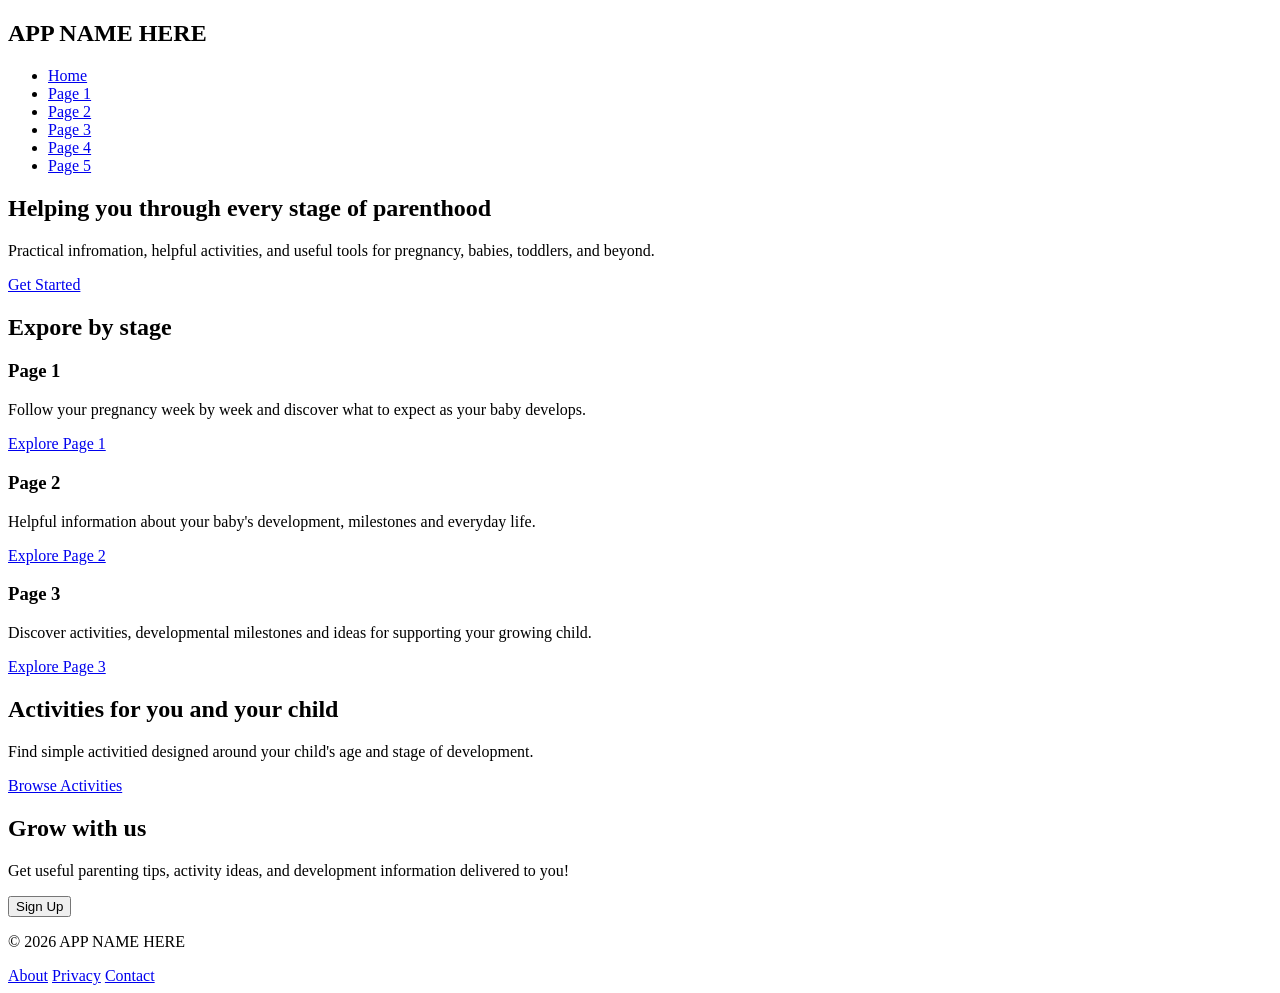
==== index.html @ d5405cfa "Base hompage work" ====
<!DOCTYPE html>
<html lang="en">
    <head>
        <meta charset="UTF-8">
        <meta name="viewport" content="width=device-width, initial-scale=1.0">
        <title>APP NAME HERE</title>
        <link href="./resources/css/index.css" type="text/css" rel="stylesheet">
    </head>
    <body>
        <header>
            <h2>APP NAME HERE</h2>
            <nav class="nav-link">
                <ul>
                    <li><a href="#">Home</a></li>
                    <li><a href="#">Page 1</a></li>
                    <li><a href="#">Page 2</a></li>
                    <li><a href="#">Page 3</a></li>
                    <li><a href="#">Page 4</a></li>
                    <li><a href="#">Page 5</a></li>
                </ul>
            </nav>
        </header>
        
        <main>
            <section class="hero">
                <h1>Helping you through every stage of parenthood</h1>

                <p>
                    Practical infromation, helpful activities, and useful tools for pregnancy, babies, toddlers, and beyond.
                </p>

                <a href="#" class="button">Get Started</a>
            </section>

            <section class="features">
                <h2>Expore by stage</h2>
                <div class="feature-card">
                    <h3>Page 1</h3>
                    <p>
                        Follow your pregnancy week by week and discover what to expect as your baby develops.
                    </p>
                    <a href="#">Explore Page 1</a>
                </div>

                <div class="feature-card">
                    <h3>Page 2</h3>
                    <p>
                        Helpful information about your baby's development, milestones and everyday life.
                    </p>
                    <a href="#">Explore Page 2</a>
                </div>

                <div class="feature-card">
                    <h3>Page 3</h3>
                    <p>
                        Discover activities, developmental milestones and ideas for supporting your growing child.
                    </p>
                    <a href="#">Explore Page 3</a>
                </div>
            </section>

            <section class="activities">
                <h2>Activities for you and your child</h2>
                <p>
                    Find simple activitied designed around your child's age and stage of development.
                </p>
                <a href="#" class="button">Browse Activities</a>
            </section>

            <section class="newsletter">
                <h2>Grow with us</h2>
                <p>
                    Get useful parenting tips, activity ideas, and development information delivered to you!
                </p>

                <button class="sign-up">Sign Up</button>
            </section>
        </main>

        <footer>
            <p>© 2026 APP NAME HERE</p>

            <nav>
                <a href="#">About</a>
                <a href="#">Privacy</a>
                <a href="#">Contact</a>
            </nav>
        </footer>
        
    </body>
</html>
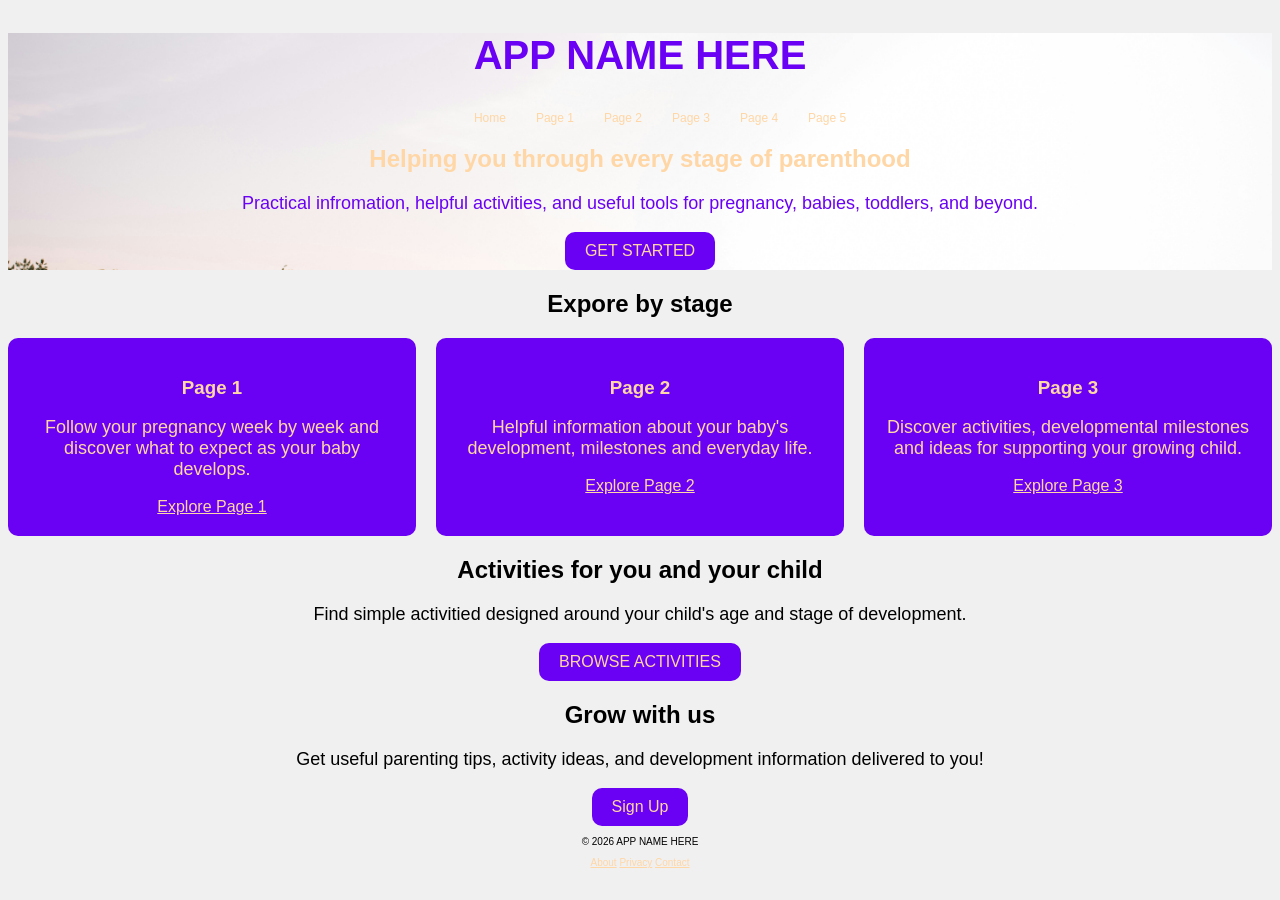
==== commit 0c847c88: "Added formatting, images, colour scheme" ====
--- a/index.html
+++ b/index.html
@@ -4,24 +4,24 @@
         <meta charset="UTF-8">
         <meta name="viewport" content="width=device-width, initial-scale=1.0">
         <title>APP NAME HERE</title>
-        <link href="./resources/css/index.css" type="text/css" rel="stylesheet">
+        <link href="./resources/css/style.css" type="text/css" rel="stylesheet">
     </head>
     <body>
-        <header>
-            <h2>APP NAME HERE</h2>
-            <nav class="nav-link">
-                <ul>
-                    <li><a href="#">Home</a></li>
-                    <li><a href="#">Page 1</a></li>
-                    <li><a href="#">Page 2</a></li>
-                    <li><a href="#">Page 3</a></li>
-                    <li><a href="#">Page 4</a></li>
-                    <li><a href="#">Page 5</a></li>
-                </ul>
-            </nav>
-        </header>
-        
-        <main>
+        <div class="hero-background">
+            <header>
+                <h2 class="title">APP NAME HERE</h2>
+                <nav>
+                    <ul class="nav-link">
+                        <li><a href="#">Home</a></li>
+                        <li><a href="#">Page 1</a></li>
+                        <li><a href="#">Page 2</a></li>
+                        <li><a href="#">Page 3</a></li>
+                        <li><a href="#">Page 4</a></li>
+                        <li><a href="#">Page 5</a></li>
+                    </ul>
+                </nav>
+            </header>
+
             <section class="hero">
                 <h1>Helping you through every stage of parenthood</h1>
 
@@ -32,50 +32,55 @@
                 <a href="#" class="button">Get Started</a>
             </section>
 
-            <section class="features">
-                <h2>Expore by stage</h2>
-                <div class="feature-card">
-                    <h3>Page 1</h3>
+            </div>
+
+            <main>        
+                <section class="features">
+                    <h2>Expore by stage</h2>
+                    <div class="features-card">
+                        <div class="feature-card">
+                            <h3>Page 1</h3>
+                            <p>
+                                Follow your pregnancy week by week and discover what to expect as your baby develops.
+                            </p>
+                            <a href="#">Explore Page 1</a>
+                        </div>
+
+                        <div class="feature-card">
+                            <h3>Page 2</h3>
+                            <p>
+                                Helpful information about your baby's development, milestones and everyday life.
+                            </p>
+                            <a href="#">Explore Page 2</a>
+                        </div>
+
+                        <div class="feature-card">
+                            <h3>Page 3</h3>
+                            <p>
+                                Discover activities, developmental milestones and ideas for supporting your growing child.
+                            </p>
+                            <a href="#">Explore Page 3</a>
+                        </div>
+                    </div>
+                </section>
+
+                <section class="activities">
+                    <h2>Activities for you and your child</h2>
                     <p>
-                        Follow your pregnancy week by week and discover what to expect as your baby develops.
+                        Find simple activitied designed around your child's age and stage of development.
                     </p>
-                    <a href="#">Explore Page 1</a>
-                </div>
+                    <a href="#" class="button">Browse Activities</a>
+                </section>
 
-                <div class="feature-card">
-                    <h3>Page 2</h3>
+                <section class="newsletter">
+                    <h2>Grow with us</h2>
                     <p>
-                        Helpful information about your baby's development, milestones and everyday life.
+                        Get useful parenting tips, activity ideas, and development information delivered to you!
                     </p>
-                    <a href="#">Explore Page 2</a>
-                </div>
 
-                <div class="feature-card">
-                    <h3>Page 3</h3>
-                    <p>
-                        Discover activities, developmental milestones and ideas for supporting your growing child.
-                    </p>
-                    <a href="#">Explore Page 3</a>
-                </div>
-            </section>
-
-            <section class="activities">
-                <h2>Activities for you and your child</h2>
-                <p>
-                    Find simple activitied designed around your child's age and stage of development.
-                </p>
-                <a href="#" class="button">Browse Activities</a>
-            </section>
-
-            <section class="newsletter">
-                <h2>Grow with us</h2>
-                <p>
-                    Get useful parenting tips, activity ideas, and development information delivered to you!
-                </p>
-
-                <button class="sign-up">Sign Up</button>
-            </section>
-        </main>
+                    <button class="sign-up">Sign Up</button>
+                </section>
+            </main>
 
         <footer>
             <p>© 2026 APP NAME HERE</p>
--- a/resources/css/style.css
+++ b/resources/css/style.css
@@ -0,0 +1,174 @@
+* {
+    font-family: helvetica, Arial, sans-serif;
+}
+
+.hero-background {
+    background-image: url(Images/ilya-pavlov-XPT-OtA0E-8-unsplash.jpg);
+    background-size: cover;
+    background-position: center;
+    background-repeat: no-repeat;   
+}
+
+.features-card {
+    display: flex;
+    gap: 20px;
+}
+
+.hero p {
+    color: #6a00f4;
+}
+
+.feature-card {
+    padding: 20px;
+    background-color: #6a00f4;
+    border-radius: 10px;
+    flex: 1;
+    text-align: center;
+    color: #ffd6a5;
+
+}
+
+.feature-card:hover {
+    transition: ease-out;
+}
+
+/* Add a background color to the body */
+
+h1 {
+    color: #ffd6a5 ;
+    text-align: center;
+}
+
+.title {
+    text-align: center;
+    font-size: 40px;
+    color: #6a00f4;
+}
+
+p,
+li {
+    font-size: 18px;
+}
+
+.hero {
+    text-align: center;
+}
+
+body {
+    background-color: #f0f0f0;
+    text-align: center;
+}
+
+
+.nav-link {
+    display: flex;
+    flex-direction: row;
+    list-style: none;
+    justify-content: center;
+    gap: 30px;
+    text-decoration: none;
+}
+
+.nav-link li {
+        font-size: 75%;
+        color: #6a00f4;
+}
+
+.nav-link a {
+    text-decoration: none;
+}
+/* Add a hover effect to the navigation links */
+
+a {
+    color: #ffd6a5;
+    text-decoration: underline;
+    cursor: pointer;
+}
+
+/* Add a visited state to the navigation links */
+
+a:visited {
+    color: #4a0068;
+}
+
+a:hover {
+    color: #1e3a5f;
+    text-decoration: none;
+}
+
+a:active {
+    color: #1e3a5f;
+}
+
+.nav-link {
+    cursor: pointer;
+    text-decoration: none;
+}
+
+.nav-link:hover {
+    color: #5495ff;
+}
+
+.button {
+  font-family: 'Raleway', sans-serif;
+  background-color: #5495ff;
+  color: #ffd6a5;
+  font-size: 16px;
+  font-weight: 400;
+  padding: 14px;
+  text-decoration: none;
+  text-transform: uppercase;
+  cursor: pointer;
+  border-radius: 15px;
+  display: inline-block;
+}
+
+.button:hover {
+  color: #ffd6a5;
+  background-color: #6a00f4;
+  font-size: larger;
+  transition: all 1s ease
+}
+
+.button:active {
+  color: #6a00f4;
+  background-color: #ffd6a5;
+  transform: translate(3px, 3px);
+}
+
+
+/* Add a hover effect to the sign-up button */
+
+.button, .sign-up {
+    background-color: #6a00f4;
+    color: #ffd6a5;
+    border: none;
+    padding: 10px 20px;
+    font-size: 16px;
+    border-radius: 10px;
+    transition: background-color .15s, font-size .15s;
+    cursor: pointer;
+}
+
+.sign-up:visited {
+    color: white;
+}
+
+.sign-up:hover {
+    background-color: #3cff00;
+    font-size: 18px;
+}
+
+.sign-up:active {
+    background-color: #1e3a5f;
+    transition: background-color .15s, font-size .15s;
+    font-size: 16px;
+}
+
+footer {
+    font-size: 10px;
+}
+
+footer p {
+    font-size: 10px;
+}
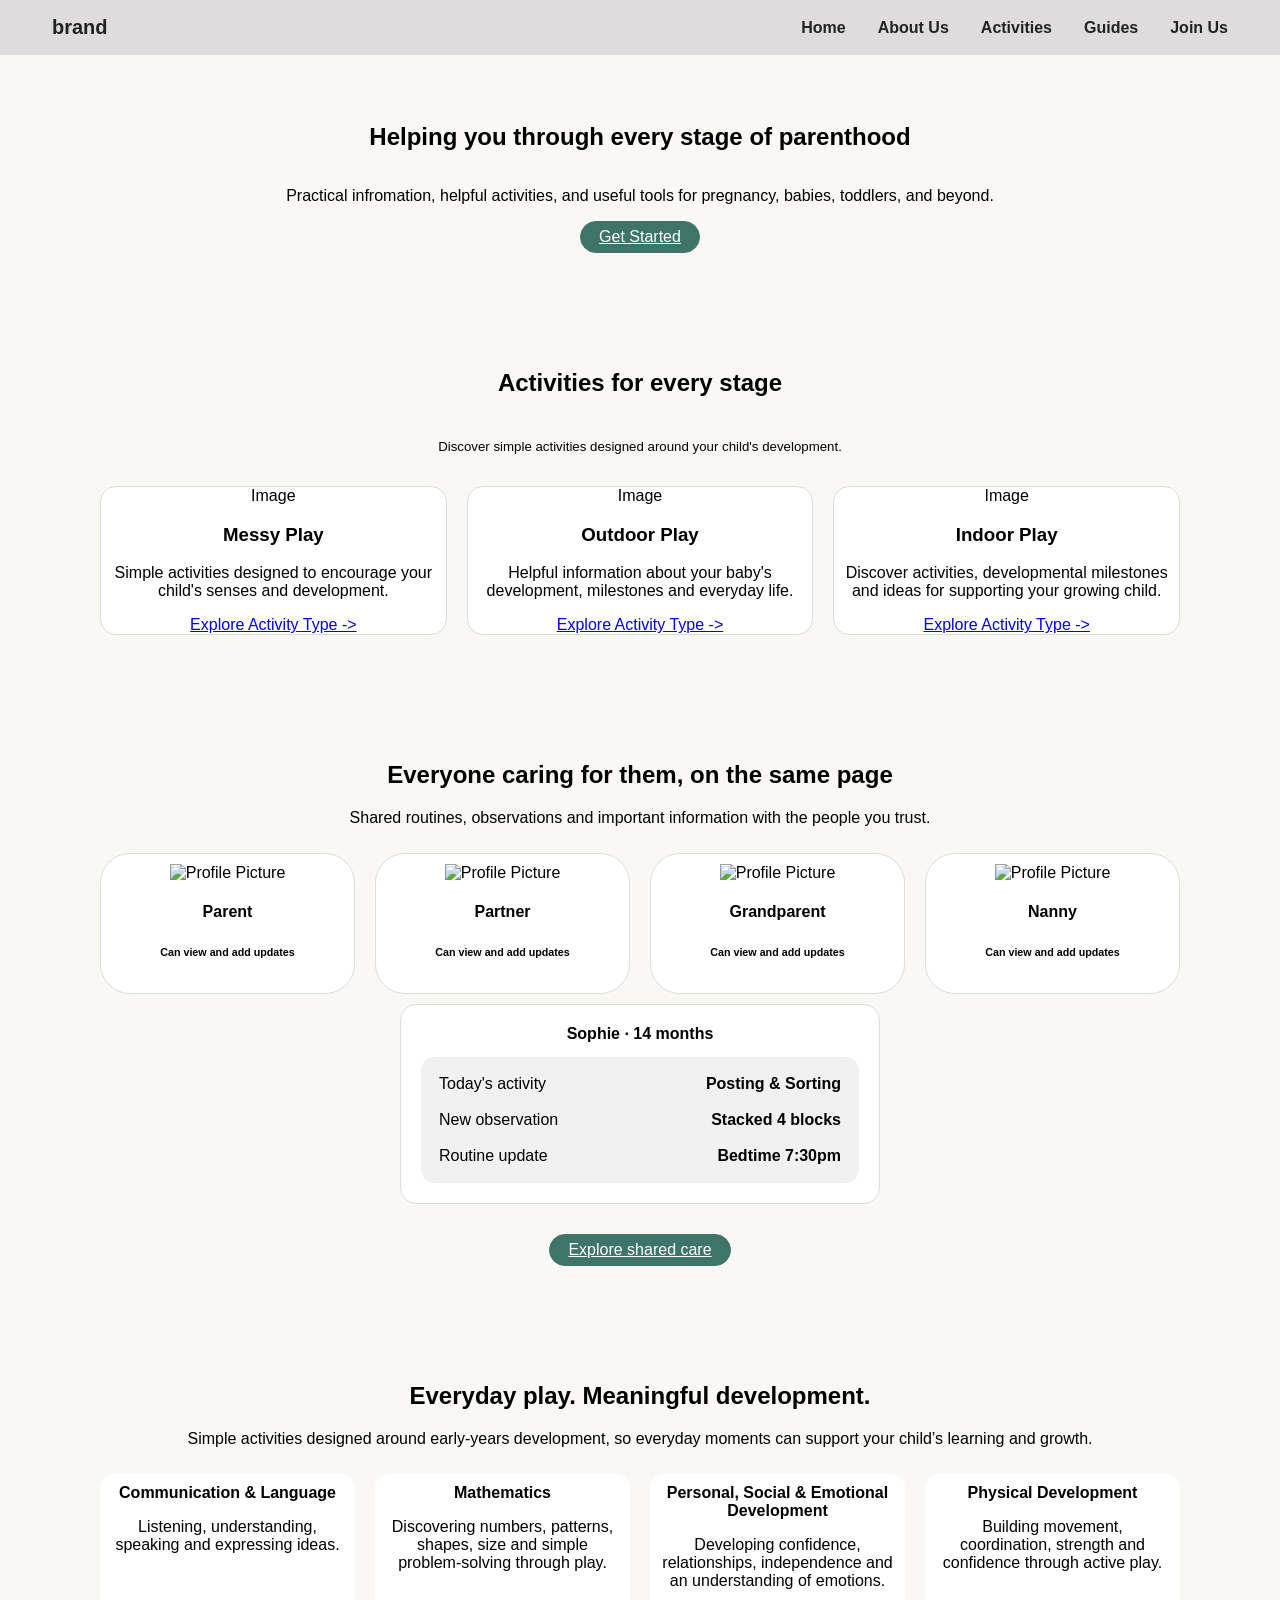
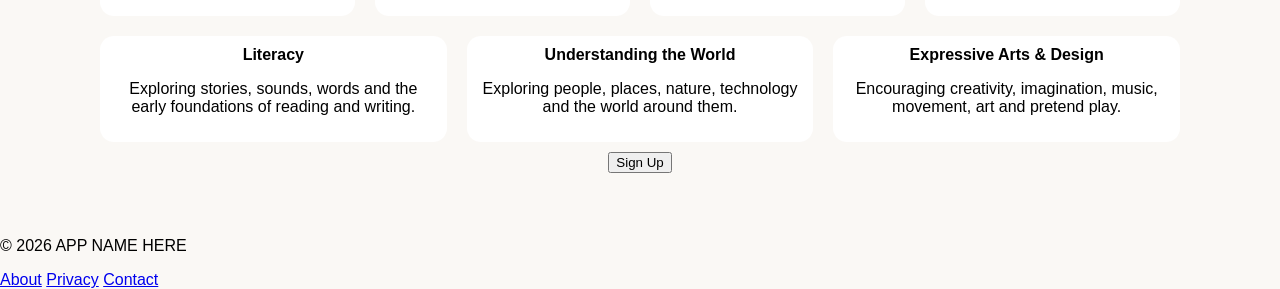
==== commit 188fe69a: "Build homepage layout and shared care sections" ====
--- a/index.html
+++ b/index.html
@@ -8,17 +8,16 @@
     </head>
     <body>
         <div class="hero-background">
-            <header>
-                <h2 class="title">APP NAME HERE</h2>
-                <nav>
-                    <ul class="nav-link">
-                        <li><a href="#">Home</a></li>
-                        <li><a href="#">Page 1</a></li>
-                        <li><a href="#">Page 2</a></li>
-                        <li><a href="#">Page 3</a></li>
-                        <li><a href="#">Page 4</a></li>
-                        <li><a href="#">Page 5</a></li>
-                    </ul>
+            <header class="site-header">
+                <nav class="navbar">
+                    <a href="index.html" class="brand">brand</a>
+                    <div class="nav-links">
+                        <a href="index.html">Home</a>
+                        <a href="#">About Us</a>
+                        <a href="activities.html">Activities</a>
+                        <a href="#">Guides</a>
+                        <a href="#">Join Us</a>
+                    </div>
                 </nav>
             </header>
 
@@ -35,49 +34,121 @@
             </div>
 
             <main>        
-                <section class="features">
-                    <h2>Expore by stage</h2>
+                <section class="activities-section">
+                    <h2>Activities for every stage</h2>
+                    <h5>Discover simple activities designed around your child's development.</h5>
                     <div class="features-card">
                         <div class="feature-card">
-                            <h3>Page 1</h3>
+                            <span>Image</span>
+                            <h3>Messy Play</h3>
                             <p>
-                                Follow your pregnancy week by week and discover what to expect as your baby develops.
+                                Simple activities designed to encourage your child's senses and development.
                             </p>
-                            <a href="#">Explore Page 1</a>
+                            <a href="#">Explore Activity Type -></a>
                         </div>
 
                         <div class="feature-card">
-                            <h3>Page 2</h3>
+                            <span>Image</span>
+                            <h3>Outdoor Play</h3>
                             <p>
                                 Helpful information about your baby's development, milestones and everyday life.
                             </p>
-                            <a href="#">Explore Page 2</a>
+                            <a href="#">Explore Activity Type -></a>
                         </div>
 
                         <div class="feature-card">
-                            <h3>Page 3</h3>
+                            <span>Image</span>
+                            <h3>Indoor Play</h3>
                             <p>
                                 Discover activities, developmental milestones and ideas for supporting your growing child.
                             </p>
-                            <a href="#">Explore Page 3</a>
+                            <a href="#">Explore Activity Type -></a>
                         </div>
                     </div>
                 </section>
 
-                <section class="activities">
-                    <h2>Activities for you and your child</h2>
+                <section class="shared-care">
+                    <h2>Everyone caring for them, on the same page</h2>
                     <p>
-                        Find simple activitied designed around your child's age and stage of development.
+                        Shared routines, observations and important information with the people you trust.
                     </p>
-                    <a href="#" class="button">Browse Activities</a>
+                    <div class="shared-care-cards">
+                        <div class="shared-care-card">
+                            <img src="#" alt="Profile Picture">
+                            <h4>Parent</h4>
+                            <h6>Can view and add updates</h6>
+                        </div>
+                        <div class="shared-care-card">
+                            <img src="#" alt="Profile Picture">
+                            <h4>Partner</h4>
+                            <h6>Can view and add updates</h6>
+                        </div>
+                        <div class="shared-care-card">
+                            <img src="#" alt="Profile Picture">
+                            <h4>Grandparent</h4>
+                            <h6>Can view and add updates</h6>
+                        </div>
+                        <div class="shared-care-card">
+                            <img src="#" alt="Profile Picture">
+                            <h4>Nanny</h4>
+                            <h6>Can view and add updates</h6>
+                        </div>
+                    </div>
+                    <div class="shared-care-child-card">
+                        <h5>Sophie · 14 months</h5>
+                        <div class="shared-care-child-card-container">
+                            <div class="child-update-row">
+                                <span>Today's activity</span>
+                                <strong>Posting & Sorting</strong>
+                            </div>
+                            <div class="child-update-row">
+                                <span>New observation</span>
+                                <strong>Stacked 4 blocks</strong>
+                            </div>
+                            <div class="child-update-row">
+                                <span>Routine update</span>
+                                <strong>Bedtime 7:30pm</strong>
+                            </div>
+                        </div>
+                    </div>
+                    <a href="#" class="button">Explore shared care</a>
                 </section>
 
-                <section class="newsletter">
-                    <h2>Grow with us</h2>
+                <section class="learning-section">
+                    <h2>Everyday play. Meaningful development.</h2>
                     <p>
-                        Get useful parenting tips, activity ideas, and development information delivered to you!
+                        Simple activities designed around early-years development, so everyday moments can support your child’s learning and growth.
                     </p>
-
+                    <div class="development-areas">
+                        <div class="development-card">
+                            <h5>Communication & Language</h5>
+                            <p>Listening, understanding, speaking and expressing ideas.</p>
+                        </div>
+                        <div class="development-card">
+                            <h5>Mathematics</h5>
+                            <p>Discovering numbers, patterns, shapes, size and simple problem-solving through play.</p>
+                        </div>
+                        <div class="development-card">
+                            <h5>Personal, Social & Emotional Development</h5>
+                            <p>Developing confidence, relationships, independence and an understanding of emotions.</p>
+                        </div>
+                        <div class="development-card">
+                            <h5>Physical Development</h5>
+                            <p>Building movement, coordination, strength and confidence through active play.</p>
+                        </div>
+                        <div class="development-card">
+                            <h5>Literacy</h5>
+                            <p>Exploring stories, sounds, words and the early foundations of reading and writing.</p>
+                        </div>
+                        <div class="development-card">
+                            <h5>Understanding the World</h5>
+                            <p>Exploring people, places, nature, technology and the world around them.</p>
+                        </div>
+                        <div class="development-card">
+                            <h5>Expressive Arts & Design</h5>
+                            <p>Encouraging creativity, imagination, music, movement, art and pretend play.</p>
+                        </div>    
+                    </div>
                     <button class="sign-up">Sign Up</button>
                 </section>
             </main>
--- a/resources/css/style.css
+++ b/resources/css/style.css
@@ -1,174 +1,207 @@
 * {
+    box-sizing: border-box;
     font-family: helvetica, Arial, sans-serif;
 }
 
-.hero-background {
-    background-image: url(Images/ilya-pavlov-XPT-OtA0E-8-unsplash.jpg);
-    background-size: cover;
-    background-position: center;
-    background-repeat: no-repeat;   
+.site-header {
+    width: 100%;
+    background-color: #dedcdc;
+}
+
+body {
+    margin: 0;
+    background-color: #FAF8F5;
+}
+
+.navbar {
+    max-width: 1200px;
+    margin: 0 auto;
+    padding: 16px 12px;
+
+    display: flex;
+    justify-content: space-between;
+    align-items: center;
+    flex-wrap: wrap;
+}
+
+.brand {
+    font-size: 20px;
+    font-weight: 700;
+    color: #222;
+    text-decoration: none;
+}
+
+.nav-links {
+    display: flex;
+    gap: 32px;
+}
+
+.nav-links a {
+    color: #222;
+    text-decoration: none;
+    font-weight: 600;
+}
+
+.hero {
+    width: 100%;
+    padding: 16px 12px;
+    display:flex;
+    flex-direction: column;
+    align-items: center;
+    justify-content: center;
+    text-align: center;
+}
+
+.activities-section {
+    width: 100%;
+    padding: 16px 12px;
+    display:flex;
+    flex-direction: column;
+    align-items: center;
+    justify-content: center;
+    text-align: center;
+}
+
+.activities-section h5 {
+    font-weight: 400;
 }
 
 .features-card {
     display: flex;
-    gap: 20px;
-}
-
-.hero p {
-    color: #6a00f4;
+    flex-wrap: wrap;
+    text-align: center;
+    gap: 20px;
+    padding: 10px;
 }
 
 .feature-card {
+    border: 1px solid #ddd;
+    flex: 1 1 220px;
+    border-radius: 16px;
+    background-color: #fff;
+    max-width: 520px;
+
+}
+
+.shared-care {
+    text-align: center;
+}
+
+.shared-care .button {
+    display: inline-block;
+    margin-top: 30px;
+}
+
+.shared-care-cards {
+    display: flex;
+    flex-wrap: wrap;
+    text-align: center;
+    gap: 20px;
+    padding: 10px;
+}
+
+.shared-care-card {
+    border: 1px solid #ddd;
+    border-radius: 30px;
+    flex: 1 1 180px;
+    padding: 10px;
+    background-color: #fff;
+    max-width: 260px;
+}
+
+.shared-care-child-card {
+    flex-basis: 100%;
+    max-width: 480px;
+    margin: 0 auto;
+
+    background-color: #fff;
+    border: 1px solid #ddd;
+    border-radius: 16px;
     padding: 20px;
-    background-color: #6a00f4;
-    border-radius: 10px;
-    flex: 1;
-    text-align: center;
-    color: #ffd6a5;
-
-}
-
-.feature-card:hover {
-    transition: ease-out;
-}
-
-/* Add a background color to the body */
-
-h1 {
-    color: #ffd6a5 ;
-    text-align: center;
-}
-
-.title {
-    text-align: center;
-    font-size: 40px;
-    color: #6a00f4;
-}
-
-p,
-li {
-    font-size: 18px;
-}
-
-.hero {
-    text-align: center;
-}
-
-body {
-    background-color: #f0f0f0;
-    text-align: center;
-}
-
-
-.nav-link {
-    display: flex;
-    flex-direction: row;
-    list-style: none;
+
+    display: flex;
+    flex-direction: column;
+    align-items: center;
+    gap: 14px;
+}
+
+.shared-care-child-card h5 {
+    margin: 0;
+    font-size: 16px;
+}
+
+.shared-care-child-card-container {
+    width: 100%;
+    background-color: #f1f1f1;
+    border-radius: 14px;
+    padding: 18px;
+    display: flex;
+    flex-direction: column;
+    align-items: center;
+    gap: 18px;
+}
+
+.child-update-row {
+    display: flex;
+    justify-content: space-between;
+    align-items: center;
+    gap: 20px;
+    width: 100%;
+}
+
+
+
+.learning-section {
+    text-align: center;
+}
+
+.development-areas {
+    display: flex;
+    flex-wrap: wrap;
+    text-align: center;
+    gap: 20px;
+    padding: 10px;
     justify-content: center;
-    gap: 30px;
-    text-decoration: none;
-}
-
-.nav-link li {
-        font-size: 75%;
-        color: #6a00f4;
-}
-
-.nav-link a {
-    text-decoration: none;
-}
-/* Add a hover effect to the navigation links */
-
-a {
-    color: #ffd6a5;
-    text-decoration: underline;
+}
+
+.development-card {
+    flex: 1 1 220px;
+    background-color: #fff;
+    border-radius: 14px;
+    padding: 10px;
+
+    display: flex;
+    flex-direction: column;
+    text-align: center; 
+    max-width: 360px;
+}
+
+.development-card h5 {
+    font-size: 16px;
+    margin: 0;
+}
+
+.hero,
+.activities-section,
+.shared-care,
+.learning-section {
+    padding: 48px 12px;
+}
+
+.features-card,
+.shared-care-cards,
+.development-areas {
+    width: 100%;
+    max-width: 1100px;
+    margin: 0 auto;
+}
+
+.button {
+    border: 1px solid #3F7468;
+    border-radius: 50px;
+    background-color: #3F7468;
+    color: #fff;
+
+    padding: 6px 18px;
     cursor: pointer;
-}
-
-/* Add a visited state to the navigation links */
-
-a:visited {
-    color: #4a0068;
-}
-
-a:hover {
-    color: #1e3a5f;
-    text-decoration: none;
-}
-
-a:active {
-    color: #1e3a5f;
-}
-
-.nav-link {
-    cursor: pointer;
-    text-decoration: none;
-}
-
-.nav-link:hover {
-    color: #5495ff;
-}
-
-.button {
-  font-family: 'Raleway', sans-serif;
-  background-color: #5495ff;
-  color: #ffd6a5;
-  font-size: 16px;
-  font-weight: 400;
-  padding: 14px;
-  text-decoration: none;
-  text-transform: uppercase;
-  cursor: pointer;
-  border-radius: 15px;
-  display: inline-block;
-}
-
-.button:hover {
-  color: #ffd6a5;
-  background-color: #6a00f4;
-  font-size: larger;
-  transition: all 1s ease
-}
-
-.button:active {
-  color: #6a00f4;
-  background-color: #ffd6a5;
-  transform: translate(3px, 3px);
-}
-
-
-/* Add a hover effect to the sign-up button */
-
-.button, .sign-up {
-    background-color: #6a00f4;
-    color: #ffd6a5;
-    border: none;
-    padding: 10px 20px;
-    font-size: 16px;
-    border-radius: 10px;
-    transition: background-color .15s, font-size .15s;
-    cursor: pointer;
-}
-
-.sign-up:visited {
-    color: white;
-}
-
-.sign-up:hover {
-    background-color: #3cff00;
-    font-size: 18px;
-}
-
-.sign-up:active {
-    background-color: #1e3a5f;
-    transition: background-color .15s, font-size .15s;
-    font-size: 16px;
-}
-
-footer {
-    font-size: 10px;
-}
-
-footer p {
-    font-size: 10px;
 }
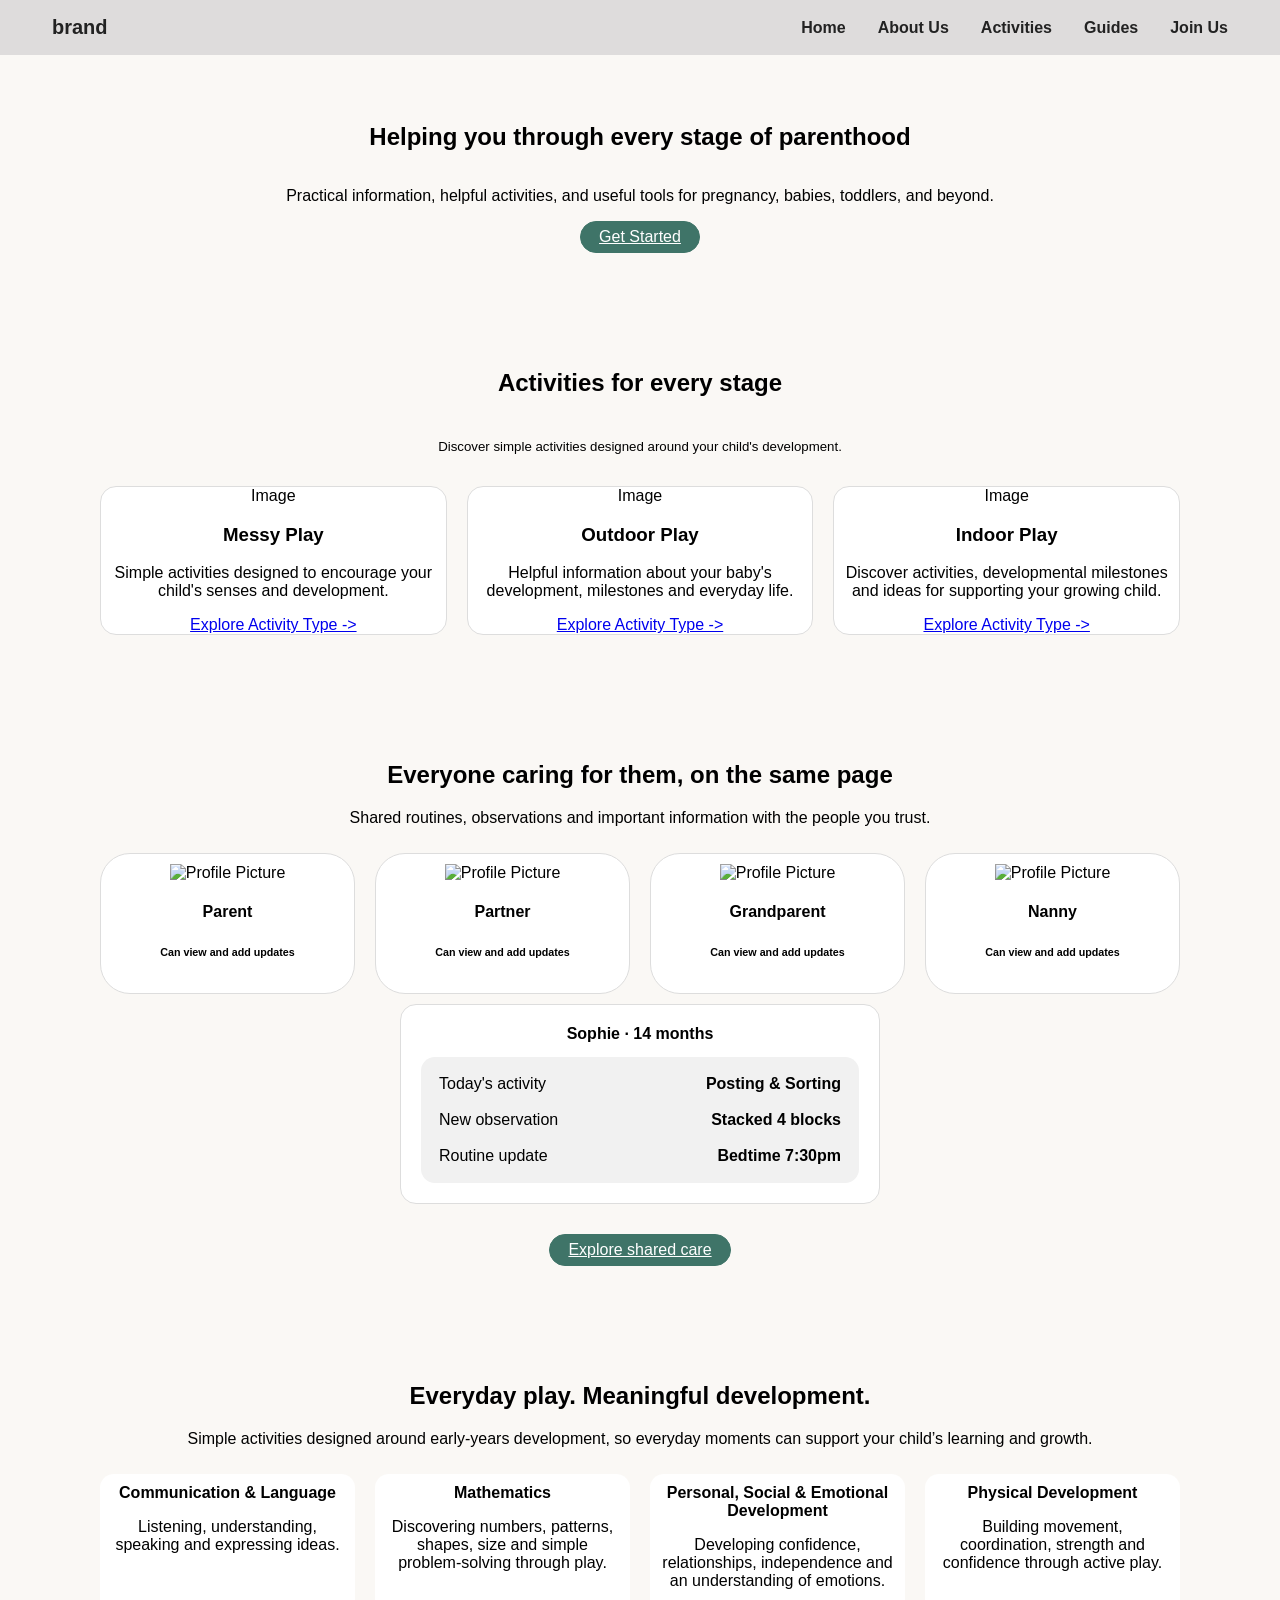
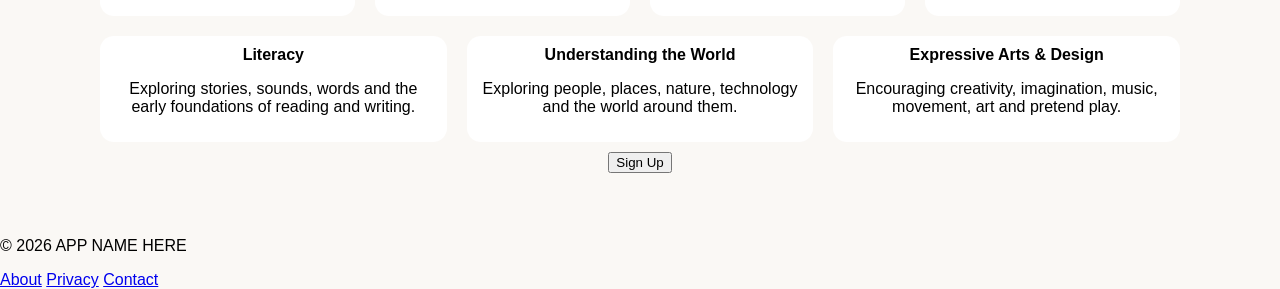
==== commit 230784fe: "Build sticky header" ====
--- a/index.html
+++ b/index.html
@@ -7,8 +7,7 @@
         <link href="./resources/css/style.css" type="text/css" rel="stylesheet">
     </head>
     <body>
-        <div class="hero-background">
-            <header class="site-header">
+        <header class="site-header">
                 <nav class="navbar">
                     <a href="index.html" class="brand">brand</a>
                     <div class="nav-links">
@@ -20,12 +19,13 @@
                     </div>
                 </nav>
             </header>
+        <div class="hero-background">
 
             <section class="hero">
                 <h1>Helping you through every stage of parenthood</h1>
 
                 <p>
-                    Practical infromation, helpful activities, and useful tools for pregnancy, babies, toddlers, and beyond.
+                    Practical information, helpful activities, and useful tools for pregnancy, babies, toddlers, and beyond.
                 </p>
 
                 <a href="#" class="button">Get Started</a>
--- a/resources/css/style.css
+++ b/resources/css/style.css
@@ -6,6 +6,9 @@
 .site-header {
     width: 100%;
     background-color: #dedcdc;
+    position: sticky;
+    top: 0;
+    z-index: 10;
 }
 
 body {
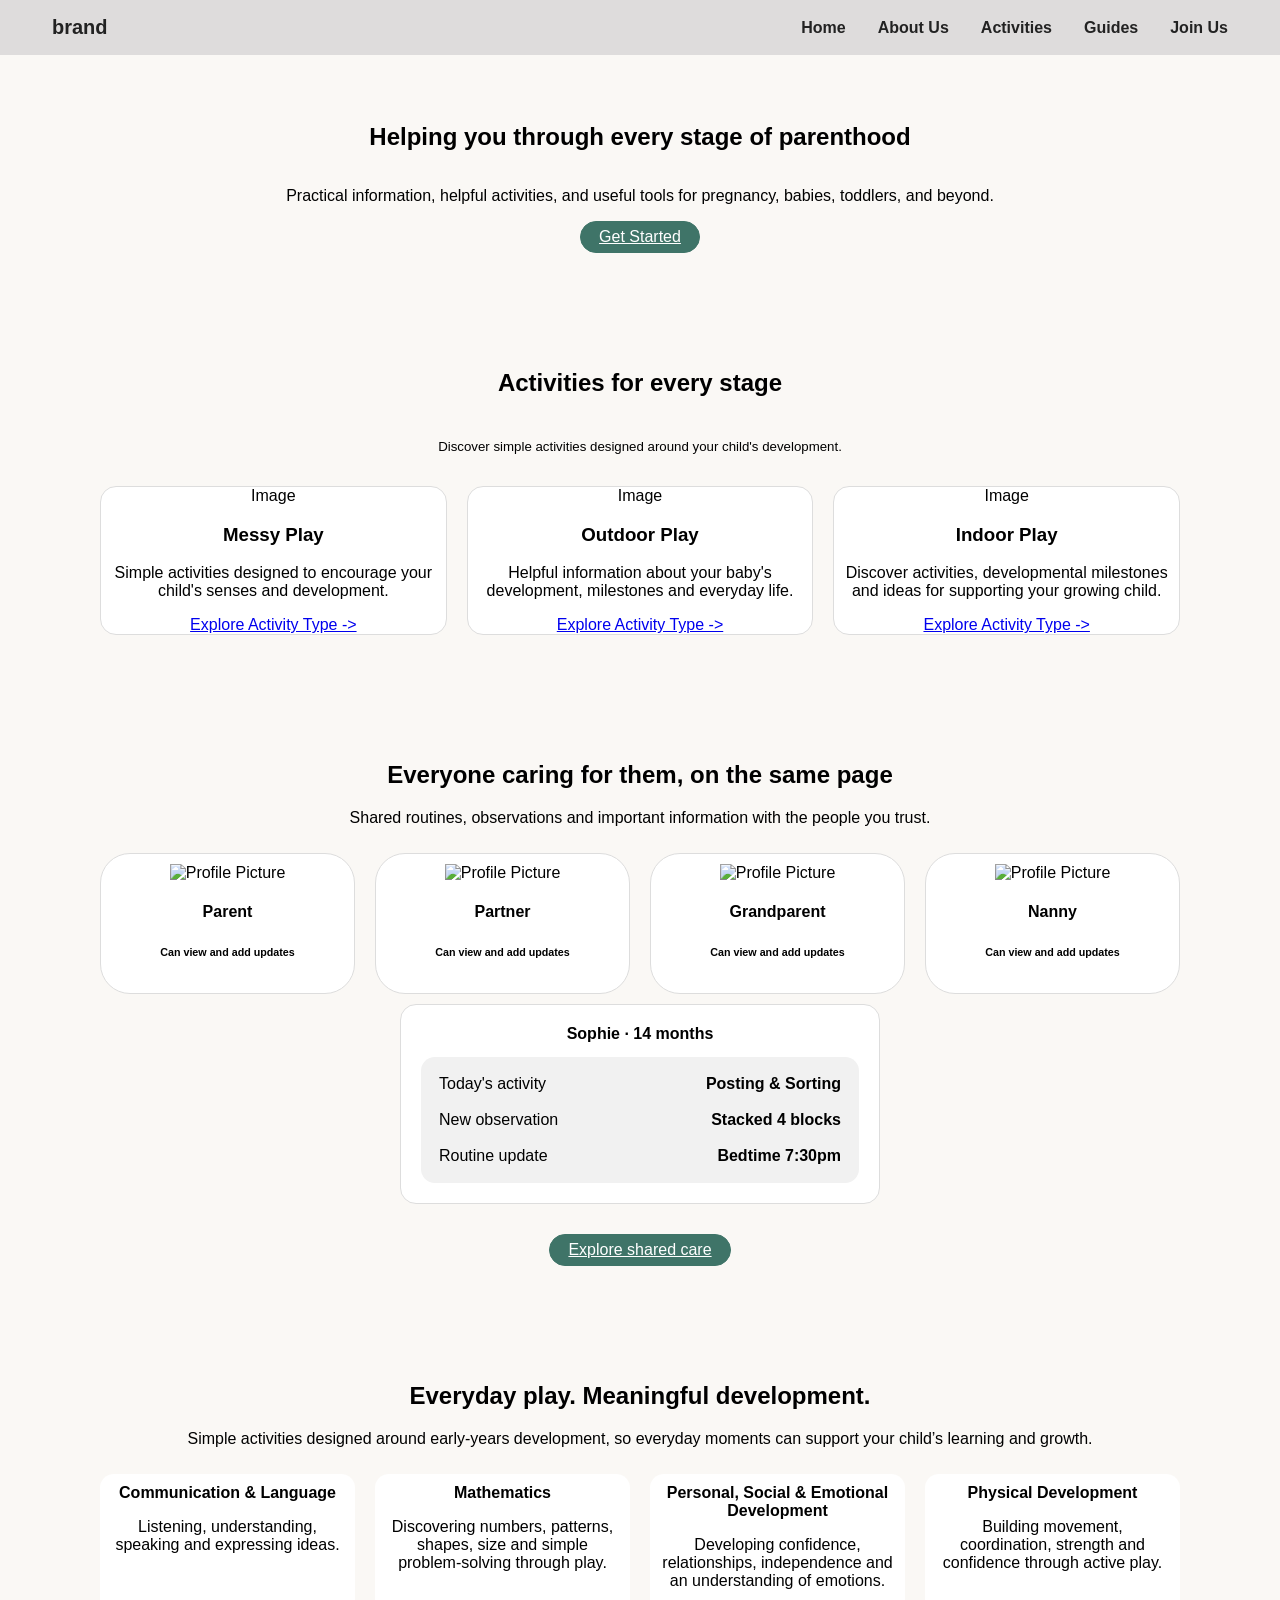
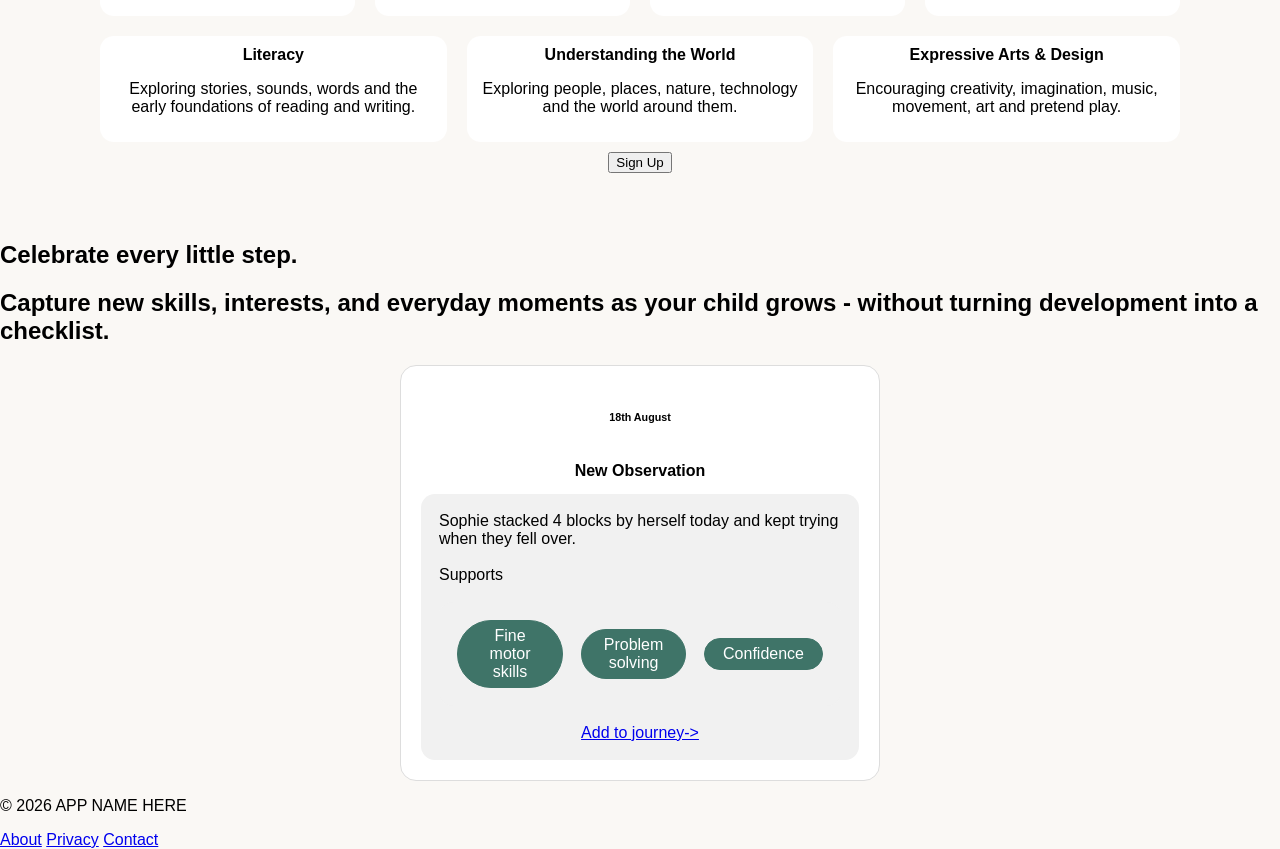
==== commit 2a247425: "Build observations section" ====
--- a/index.html
+++ b/index.html
@@ -151,6 +151,35 @@
                     </div>
                     <button class="sign-up">Sign Up</button>
                 </section>
+                <article>
+                    <h1>Celebrate every little step.</h1>
+                    <h2>Capture new skills, interests, and everyday moments as your child grows - without turning development into a checklist.</h2>
+                    <div class="shared-care-child-card">
+                        <h6>18th August</h6>
+                        <h5>New Observation</h5>
+                        <div class="shared-care-child-card-container">
+                            <div class="observation-update-row">
+                                <span>Sophie stacked 4 blocks by herself today and kept trying when they fell over.</span>
+                            </div>
+                            <div class="observation-update-row">
+                                <span>Supports</span>
+                            </div>
+                            <div class="observation-skills-container">
+                                <div class="observation-card-skills">
+                                    <span>Fine motor skills</span>
+                                </div>
+                                <div class="observation-card-skills">
+                                    <span>Problem solving</span>
+                                </div>
+                                <div class="observation-card-skills">
+                                    <span>Confidence</span>
+                                </div>
+                            </div>
+                            
+                            <a href="#">Add to journey-></a>
+                        </div>
+                    </div>
+                </article>
             </main>
 
         <footer>
--- a/resources/css/style.css
+++ b/resources/css/style.css
@@ -207,4 +207,34 @@
 
     padding: 6px 18px;
     cursor: pointer;
+}
+
+.observation-update-row {
+    display: flex;
+    justify-content: space-between;
+    align-items: center;
+    gap: 20px;
+    width: 100%;
+}
+
+.observation-skills-container {
+    width: 100%;
+    background-color: #f1f1f1;
+    border-radius: 14px;
+    padding: 18px;
+    display: flex;
+    flex-direction: row;
+    align-items: center;
+    gap: 18px;
+}
+
+.observation-card-skills {
+    border: 1px solid #3F7468;
+    border-radius: 50px;
+    background-color: #3F7468;
+    color: #fff;
+    text-align: center;
+    flex-wrap: wrap;
+
+    padding: 6px 18px;
 }
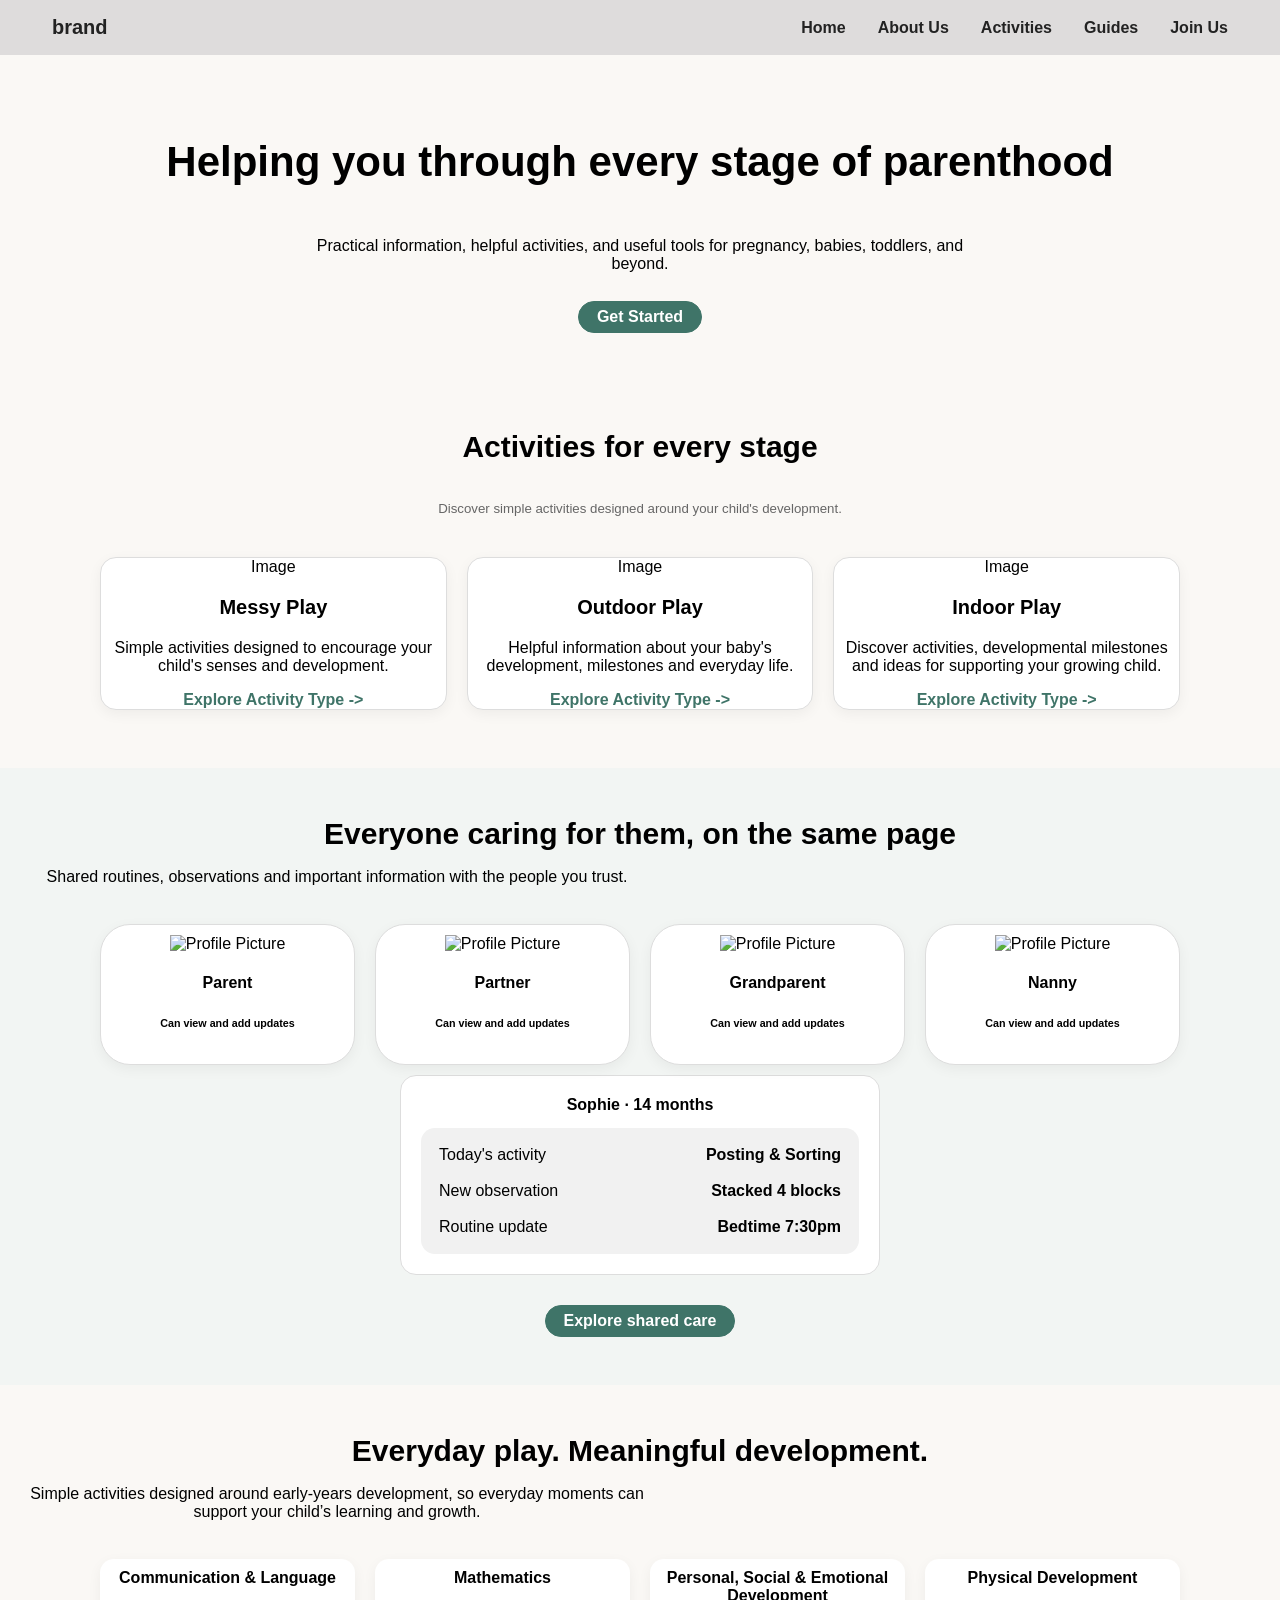
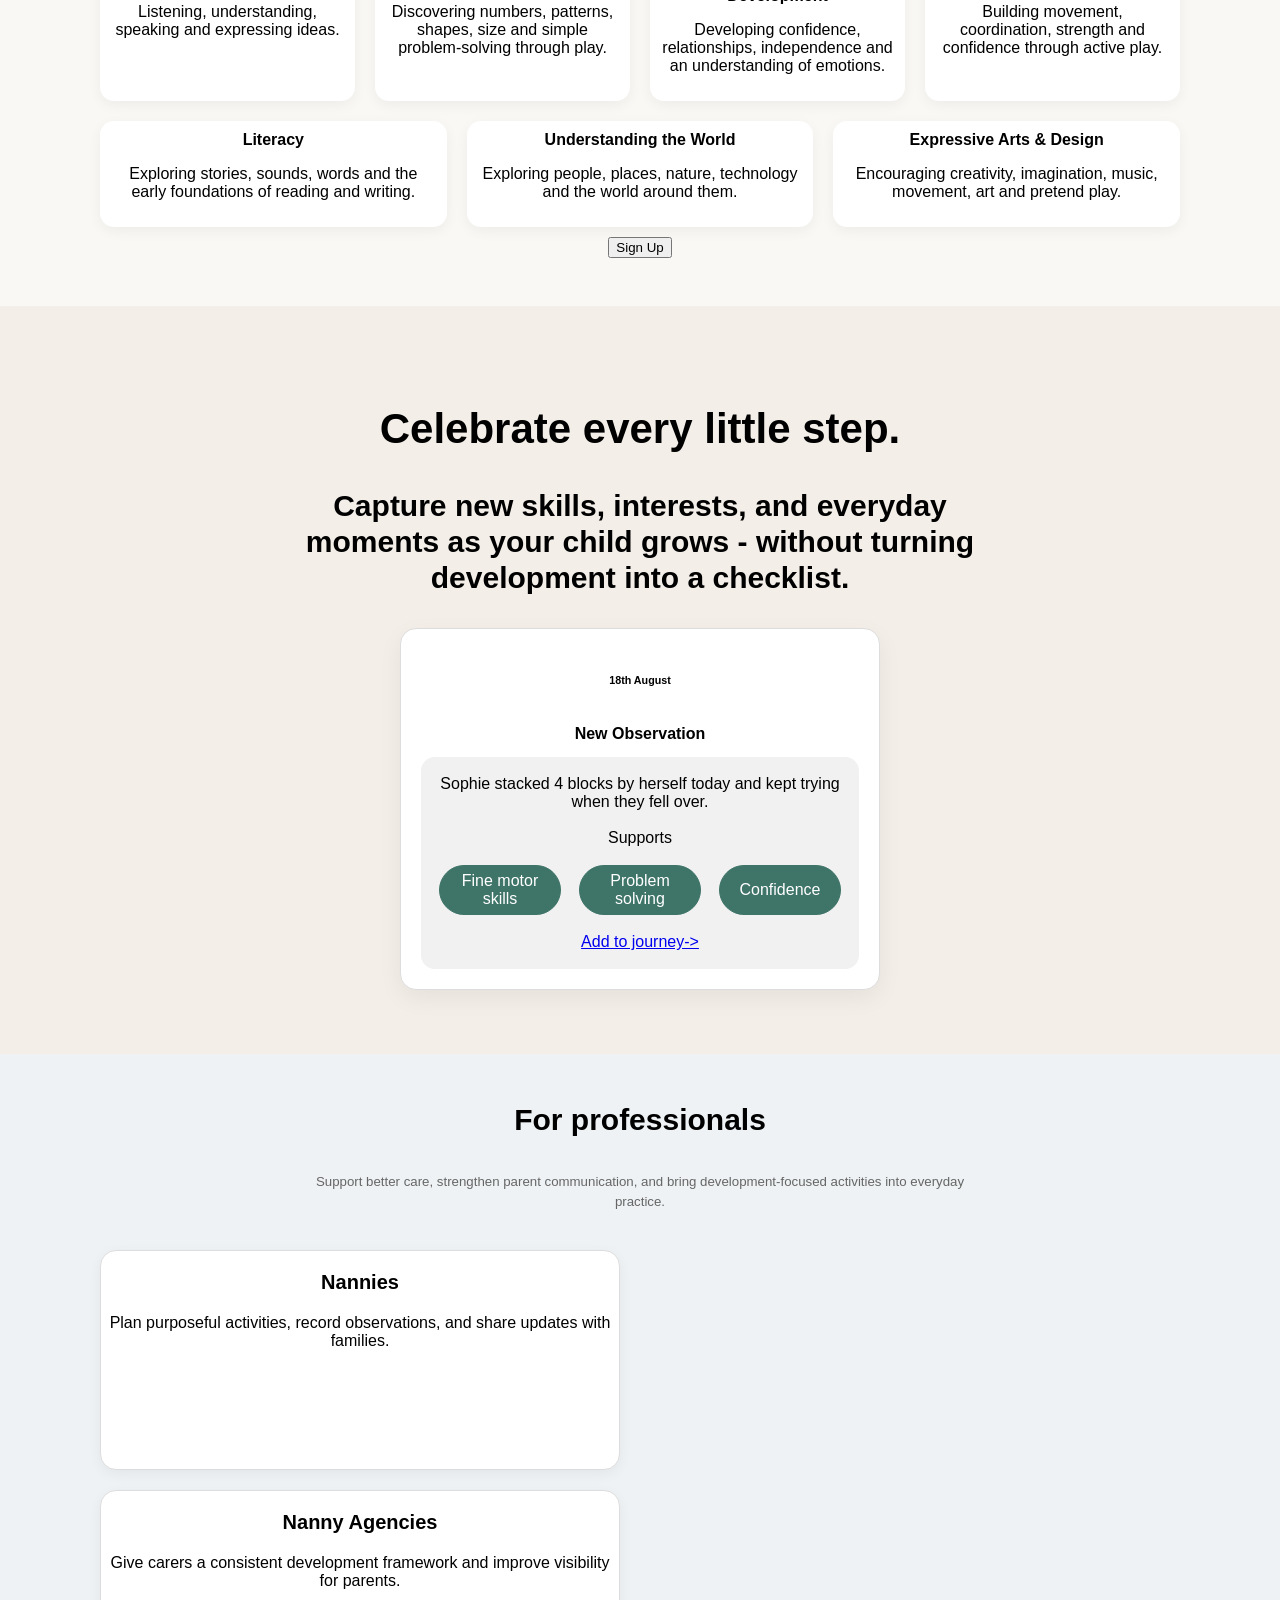
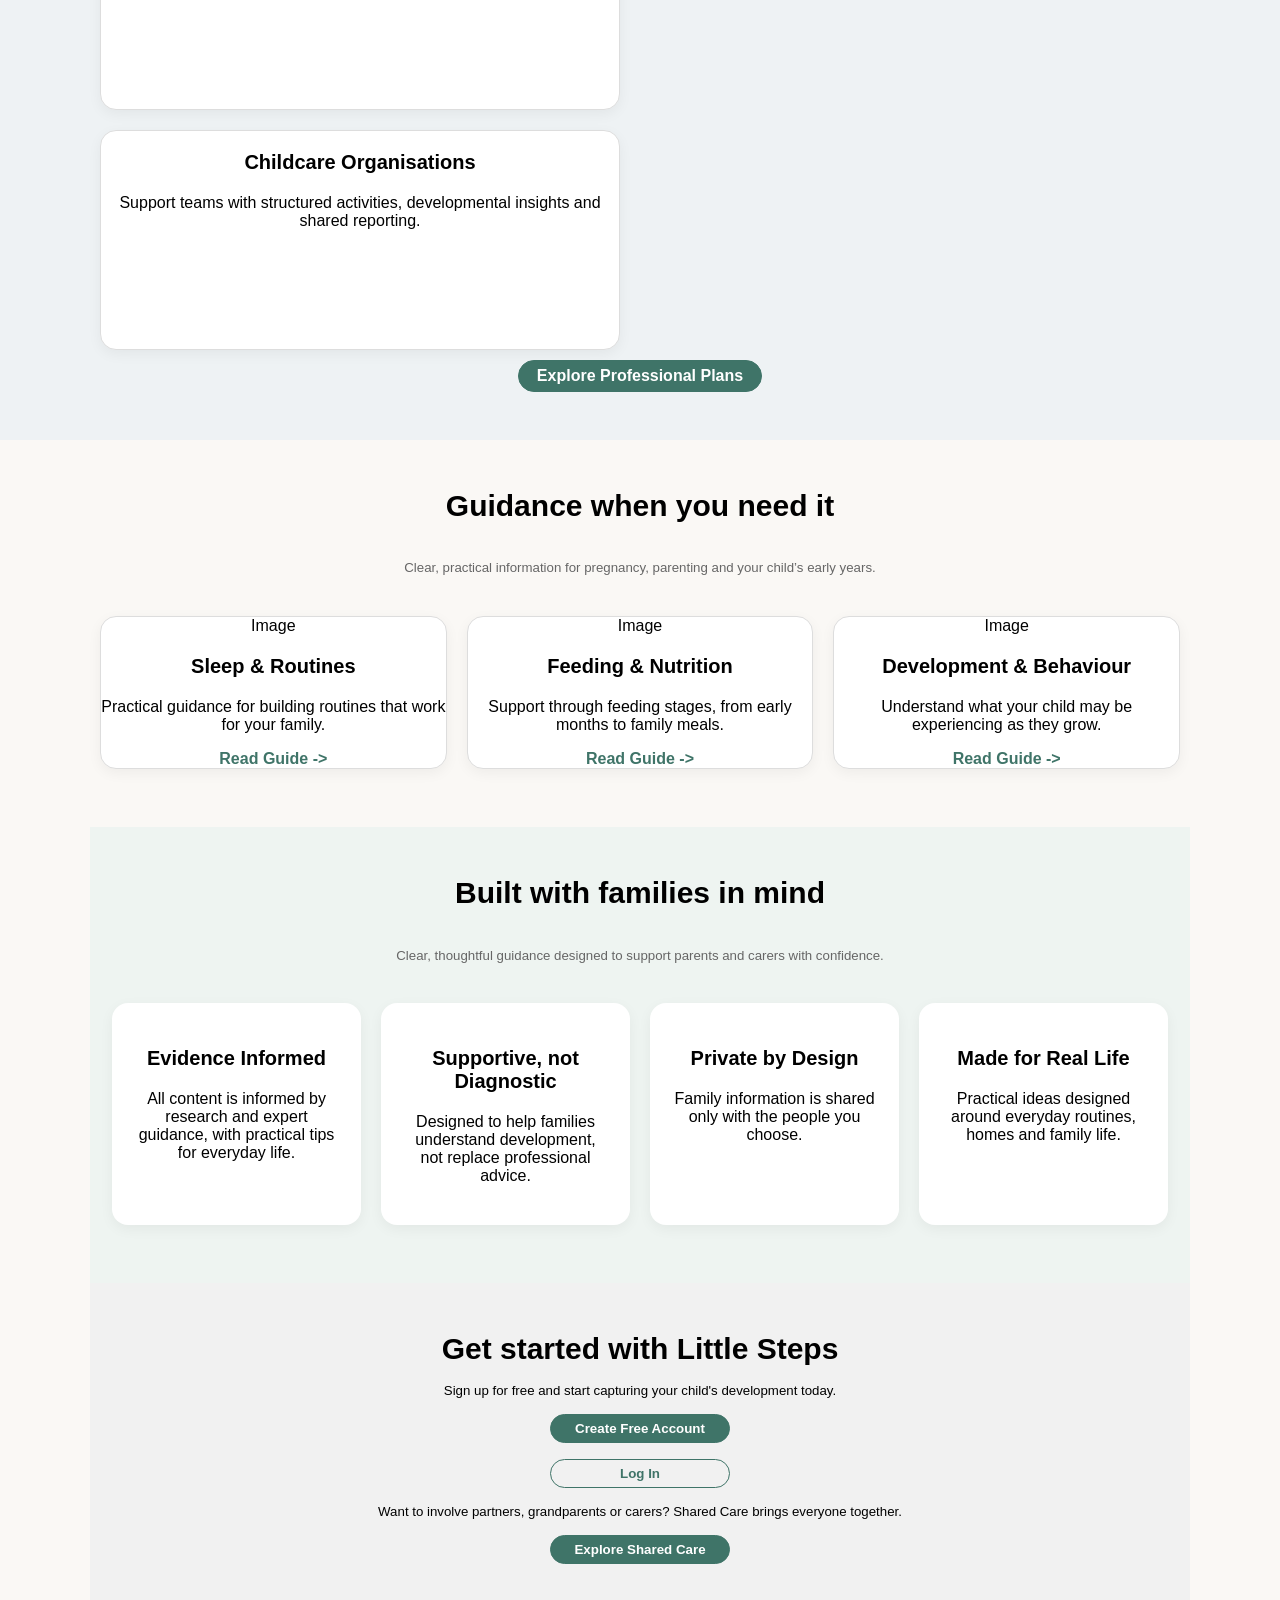
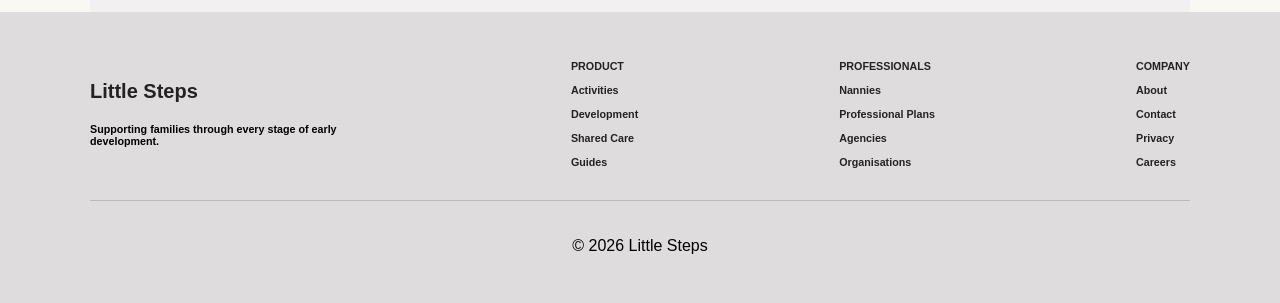
==== commit 64b461cd: "Complete homepage sections and improve visual styling" ====
--- a/index.html
+++ b/index.html
@@ -3,16 +3,18 @@
     <head>
         <meta charset="UTF-8">
         <meta name="viewport" content="width=device-width, initial-scale=1.0">
-        <title>APP NAME HERE</title>
+        <title>Little Steps</title>
         <link href="./resources/css/style.css" type="text/css" rel="stylesheet">
     </head>
     <body>
+
+    <!--- Header -->
         <header class="site-header">
                 <nav class="navbar">
                     <a href="index.html" class="brand">brand</a>
                     <div class="nav-links">
                         <a href="index.html">Home</a>
-                        <a href="#">About Us</a>
+                        <a href="aboutus.html">About Us</a>
                         <a href="activities.html">Activities</a>
                         <a href="#">Guides</a>
                         <a href="#">Join Us</a>
@@ -21,6 +23,7 @@
             </header>
         <div class="hero-background">
 
+    <!--- Hero Section -->
             <section class="hero">
                 <h1>Helping you through every stage of parenthood</h1>
 
@@ -33,6 +36,7 @@
 
             </div>
 
+    <!--- Main Section -->
             <main>        
                 <section class="activities-section">
                     <h2>Activities for every stage</h2>
@@ -66,7 +70,7 @@
                         </div>
                     </div>
                 </section>
-
+            <!--- Shared Care Section -->
                 <section class="shared-care">
                     <h2>Everyone caring for them, on the same page</h2>
                     <p>
@@ -114,6 +118,7 @@
                     <a href="#" class="button">Explore shared care</a>
                 </section>
 
+            <!--- Learning Section -->
                 <section class="learning-section">
                     <h2>Everyday play. Meaningful development.</h2>
                     <p>
@@ -151,7 +156,9 @@
                     </div>
                     <button class="sign-up">Sign Up</button>
                 </section>
-                <article>
+                
+            <!--- Observation Section -->    
+                <article class="observation-section">
                     <h1>Celebrate every little step.</h1>
                     <h2>Capture new skills, interests, and everyday moments as your child grows - without turning development into a checklist.</h2>
                     <div class="shared-care-child-card">
@@ -175,21 +182,149 @@
                                     <span>Confidence</span>
                                 </div>
                             </div>
-                            
                             <a href="#">Add to journey-></a>
                         </div>
                     </div>
                 </article>
+
+            <!--- For Professionals Section -->
+            <section class="for-professionals-section">
+                    <h2>For professionals</h2>
+                    <h5>Support better care, strengthen parent communication, and bring development-focused activities into everyday practice.</h5>
+                    <div class="professionals-cards">
+                        <div class="professional-card">
+                            <h3>Nannies</h3>
+                            <p>
+                                Plan purposeful activities, record observations, and share updates with families.
+                            </p>
+                        </div>
+
+                        <div class="professional-card">
+                            <h3>Nanny Agencies</h3>
+                            <p>
+                                Give carers a consistent development framework and improve visibility for parents.
+                            </p>
+                        </div>
+
+                        <div class="professional-card">
+                            <h3>Childcare Organisations</h3>
+                            <p>
+                                Support teams with structured activities, developmental insights and shared reporting.
+                            </p>
+                        </div>
+                    </div>
+                    <a href="#" class="button">Explore Professional Plans</a>
+                </section>
+                
+                <!--- Guidance Section -->
+                <section class="guidance-section">
+                    <h2>Guidance when you need it</h2>
+                    <h5>Clear, practical information for pregnancy, parenting and your child’s early years.</h5>
+                    <div class="guidance-cards">
+                        <div class="feature-card">
+                            <span>Image</span>
+                            <h3>Sleep & Routines</h3>
+                            <p>
+                                Practical guidance for building routines that work for your family.
+                            </p>
+                            <a href="#">Read Guide -></a>
+                        </div>
+
+                        <div class="feature-card">
+                            <span>Image</span>
+                            <h3>Feeding & Nutrition</h3>
+                            <p>
+                               Support through feeding stages, from early months to family meals.
+                            </p>
+                            <a href="#">Read Guide -></a>
+                        </div>
+
+                        <div class="feature-card">
+                            <span>Image</span>
+                            <h3>Development & Behaviour</h3>
+                            <p>
+                                Understand what your child may be experiencing as they grow.
+                            </p>
+                            <a href="#">Read Guide -></a>
+                        </div>
+                    </div>
+                </section>
+
+                <section class="security-section">
+                    <h2>Built with families in mind</h2>
+                    <h5>Clear, thoughtful guidance designed to support parents and carers with confidence.</h5>
+                    <div class="guidance-cards">
+                        <div class="security-card">
+                            <h3>Evidence Informed</h3>
+                            <p>
+                                All content is informed by research and expert guidance, with practical tips for everyday life.
+                            </p>
+                        </div>
+
+                        <div class="security-card">
+                            <h3>Supportive, not Diagnostic</h3>
+                            <p>
+                                Designed to help families understand development, not replace professional advice.
+                            </p>
+                        </div>
+
+                        <div class="security-card">
+                            <h3>Private by Design</h3>
+                            <p>
+                                Family information is shared only with the people you choose.
+                            </p>
+                        </div>
+                        <div class="security-card">
+                            <h3>Made for Real Life</h3>
+                            <p>
+                               Practical ideas designed around everyday routines, homes and family life.
+                            </p>
+                        </div>
+                    </div>
+                </section>
+            
+                <section class="sign-up-section">
+                    <h2>Get started with Little Steps</h2>
+                    <h5>Sign up for free and start capturing your child's development today.</h5>
+                    <button class="button">Create Free Account</button>
+                    <button class="button button-secondary">Log In</button>
+                    <h5>Want to involve partners, grandparents or carers? Shared Care brings everyone together.</h5>
+                    <button class="button">Explore Shared Care</button>
+                </section>
             </main>
 
         <footer>
-            <p>© 2026 APP NAME HERE</p>
-
-            <nav>
-                <a href="#">About</a>
-                <a href="#">Privacy</a>
-                <a href="#">Contact</a>
-            </nav>
+            <section class="footer-main">
+                <div class="brand-block">
+                    <a href="index.html"><h3 class="logo">Little Steps</h3></a>
+                    <h6>Supporting families through every stage of early development.</h6>
+                </div>
+                <div class="product-column">
+                    <a href="#"><h6>PRODUCT</h6></a>
+                    <a href="activities.html"><h6>Activities</h6></a>
+                    <a href="#"><h6>Development</h6></a>
+                    <a href="#"><h6>Shared Care</h6></a>
+                    <a href="#"><h6>Guides</h6></a>
+                </div>
+                <div class="professionals-column">
+                    <a href="#"><h6>PROFESSIONALS</h6></a>
+                    <a href="#"><h6>Nannies</h6></a>
+                    <a href="#"><h6>Professional Plans</h6></a>
+                    <a href="#"><h6>Agencies</h6></a>
+                    <a href="#"><h6>Organisations</h6></a>
+                </div>
+                <div class="company-column">
+                    <a href="aboutus.html"><h6>COMPANY</h6></a>
+                    <a href="aboutus.html"><h6>About</h6></a>
+                    <a href="#"><h6>Contact</h6></a>
+                    <a href="#"><h6>Privacy</h6></a>
+                    <a href="#"><h6>Careers</h6></a>
+                </div>
+            </section>
+
+            <section class="copyright">
+                <p>© 2026 Little Steps</p>
+            </section>
         </footer>
         
     </body>
--- a/resources/css/style.css
+++ b/resources/css/style.css
@@ -1,6 +1,39 @@
 * {
     box-sizing: border-box;
     font-family: helvetica, Arial, sans-serif;
+}
+
+h1 {
+    font-size: 42px;
+    line-height: 1.15;
+}
+
+h2 {
+    font-size: 30px;
+    line-height: 1.2;
+}
+
+h3 {
+    font-size: 20px;
+}
+
+.activities-section h5,
+.for-professionals-section h5,
+.guidance-section h5,
+.security-section h5 {
+    color: #666;
+    font-weight: 400;
+    line-height: 1.5;
+}
+
+main section h2 {
+    margin-top: 0;
+    margin-bottom: 12px;
+}
+
+main section > h5,
+main section > p {
+    max-width: 700px;
 }
 
 .site-header {
@@ -47,7 +80,6 @@
 
 .hero {
     width: 100%;
-    padding: 16px 12px;
     display:flex;
     flex-direction: column;
     align-items: center;
@@ -57,12 +89,12 @@
 
 .activities-section {
     width: 100%;
-    padding: 16px 12px;
     display:flex;
     flex-direction: column;
     align-items: center;
     justify-content: center;
     text-align: center;
+    background-color: #FAF8F5;
 }
 
 .activities-section h5 {
@@ -88,6 +120,7 @@
 
 .shared-care {
     text-align: center;
+    background-color: #F2F5F3;
 }
 
 .shared-care .button {
@@ -144,6 +177,7 @@
     gap: 18px;
 }
 
+
 .child-update-row {
     display: flex;
     justify-content: space-between;
@@ -156,6 +190,7 @@
 
 .learning-section {
     text-align: center;
+    background-color: #FAF8F5;
 }
 
 .development-areas {
@@ -187,12 +222,20 @@
 .hero,
 .activities-section,
 .shared-care,
-.learning-section {
+.learning-section,
+.for-professionals-section,
+.security-section,
+.sign-up-section,
+.guidance-section {
     padding: 48px 12px;
 }
 
 .features-card,
 .shared-care-cards,
+.professionals-cards,
+.guidance-cards,
+.security-section,
+.sign-up-section,
 .development-areas {
     width: 100%;
     max-width: 1100px;
@@ -204,27 +247,90 @@
     border-radius: 50px;
     background-color: #3F7468;
     color: #fff;
-
     padding: 6px 18px;
     cursor: pointer;
+
+    text-decoration: none;
+    display: inline-block;
+    font-weight: 600;
+    transition: background-color 0.2s ease,
+                border-color 0.2s ease,
+                transform 0.2s ease;
+}
+
+.button:hover {
+    background-color: #315d54;
+    border-color: #315d54;
+    background-color: #315d54;
+    border-color: #315d54;
+    transform: translateY(-1px);
+}
+
+.feature-card:hover,
+.guidance-cards .feature-card:hover {
+    transform: translateY(-3px);
+    transition: transform 0.2s ease;
+}
+
+.hero p,
+.shared-care > p,
+.learning-section > p,
+.guidance-section > h5,
+.security-section > h5 {
+    max-width: 650px;
+}
+
+section h2 {
+    margin-bottom: 12px;
+}
+
+section > p,
+section > h5 {
+    margin-bottom: 28px;
+}
+
+.feature-card a,
+.guidance-cards a {
+    color: #3F7468;
+    font-weight: 600;
+    text-decoration: none;
+}
+
+.observation-section {
+    padding: 64px 12px;
+    text-align: center;
+    background-color: #F3EEE8;
+}
+
+.observation-section > h1,
+.observation-section > h2 {
+    max-width: 700px;
+    margin-left: auto;
+    margin-right: auto;
+}
+
+.observation-section .shared-care-child-card {
+    margin-top: 32px;
+    box-shadow: 0 8px 24px rgba(0, 0, 0, 0.06);
 }
 
 .observation-update-row {
     display: flex;
-    justify-content: space-between;
-    align-items: center;
-    gap: 20px;
-    width: 100%;
+    justify-content: center;
+    align-items: center;
+    gap: 20px;
+    width: 100%;
+    text-align: center;
 }
 
 .observation-skills-container {
     width: 100%;
     background-color: #f1f1f1;
     border-radius: 14px;
-    padding: 18px;
     display: flex;
     flex-direction: row;
-    align-items: center;
+    align-items: stretch;
+    flex-wrap: wrap;
     gap: 18px;
 }
 
@@ -234,7 +340,191 @@
     background-color: #3F7468;
     color: #fff;
     text-align: center;
-    flex-wrap: wrap;
-
     padding: 6px 18px;
+    flex: 1 1 0;
+
+    display: flex;
+    justify-content: center;
+    align-items: center;
+}
+
+.for-professionals-section {
+    width: 100%;
+    display:flex;
+    flex-direction: column;
+    align-items: center;
+    justify-content: center;
+    text-align: center;
+    background-color: #EEF2F4;
+}
+
+.professionals-cards {
+    display: flex;
+    flex-direction: column;
+    flex-wrap: wrap;
+    text-align: center;
+    gap: 20px;
+    padding: 10px;
+}
+
+.professional-card {
+    border: 1px solid #ddd;
+    flex: 1 1 220px;
+    border-radius: 16px;
+    background-color: #fff;
+    max-width: 520px;
+
+}
+
+.guidance-section {
+    width: 100%;
+    display:flex;
+    flex-direction: column;
+    align-items: center;
+    justify-content: center;
+    text-align: center;
+    background-color: #FAF8F5;
+}
+
+.guidance-cards {
+    display: flex;
+    flex-wrap: wrap;
+    flex-direction: row;
+    text-align: center;
+    gap: 20px;
+    padding: 10px;
+}
+
+.security-section {
+    width: 100%;
+    display:flex;
+    flex-direction: column;
+    align-items: center;
+    justify-content: center;
+    text-align: center;
+    background-color: #EEF4F1;
+}
+
+.security-cards {
+    display: flex;
+    flex-wrap: wrap;
+    justify-content: center;
+    gap: 20px;
+    max-width: 1100px;
+    margin: 0 auto;
+}
+
+.security-card {
+    flex: 1 1 220px;
+    max-width: 260px;
+    padding: 24px;
+    border-radius: 16px;
+    background-color: #fff;
+}
+
+.sign-up-section {
+    width: 100%;
+    display: flex;
+    flex-direction: column;
+    align-items: center;
+    text-align: center;
+    gap: 16px;
+
+    background-color: #f1f1f1;
+}
+
+.sign-up-section h5 {
+    max-width: 600px;
+    margin: 0;
+    font-weight: 400;
+}
+
+.sign-up-section h2 {
+    margin: 0;
+}
+
+.sign-up-section .button {
+    min-width: 180px;
+}
+
+.button-secondary {
+    background-color: transparent;
+    color: #3F7468;
+}
+
+footer {
+    background-color: #dedcdc;
+    padding: 48px 12px 20px;
+}
+
+.footer-main {
+    display: flex;
+    justify-content: space-between;
+    gap: 40px;
+
+    width: 100%;
+    max-width: 1100px;
+    margin: 0 auto;
+}
+
+.product-column,
+.professionals-column,
+.company-column {
+    display: flex;
+    flex-direction: column;
+    gap: 12px;
+}
+
+footer a {
+    color: #222;
+    text-decoration: none;
+}
+
+.product-column a:first-child h6,
+.professionals-column a:first-child h6,
+.company-column a:first-child h6 {
+    font-weight: 700;
+}
+
+.brand-block {
+    max-width: 280px;
+}
+
+footer h6 {
+    margin: 0;
+}
+
+.copyright {
+    max-width: 1100px;
+    margin: 32px auto 0;
+    padding-top: 20px;
+    border-top: 1px solid #bbb;
+    text-align: center;
+}
+
+@media (max-width: 768px) {
+    .footer-main {
+        flex-direction: column;
+        gap: 24px;
+    }
+
+    .brand-block {
+        max-width: 100%;
+    }
+
+    .copyright {
+        text-align: left;
+    }
+
+    footer {
+        padding: 32px 20px 20px;
+    }
+}
+
+.feature-card,
+.development-card,
+.shared-care-card,
+.professional-card,
+.security-card {
+    box-shadow: 0 4px 14px rgba(0, 0, 0, 0.05);
 }
